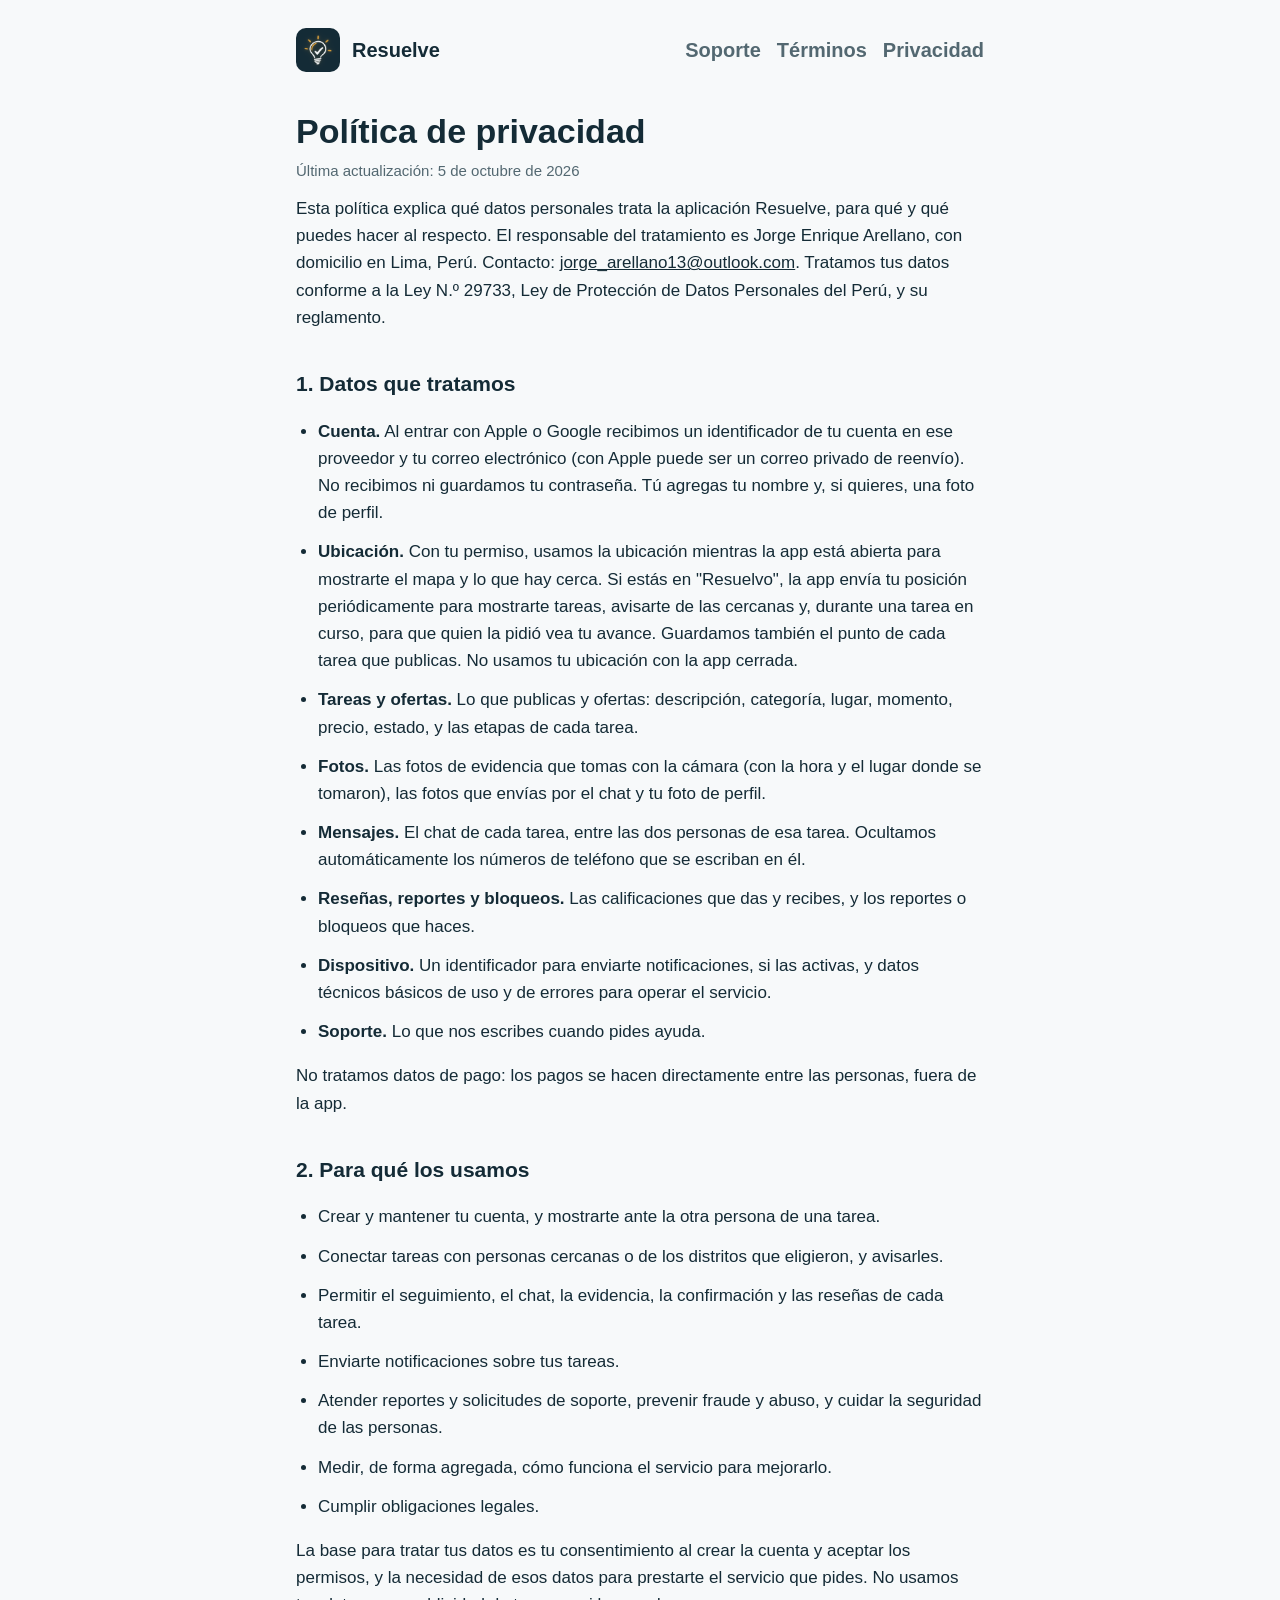
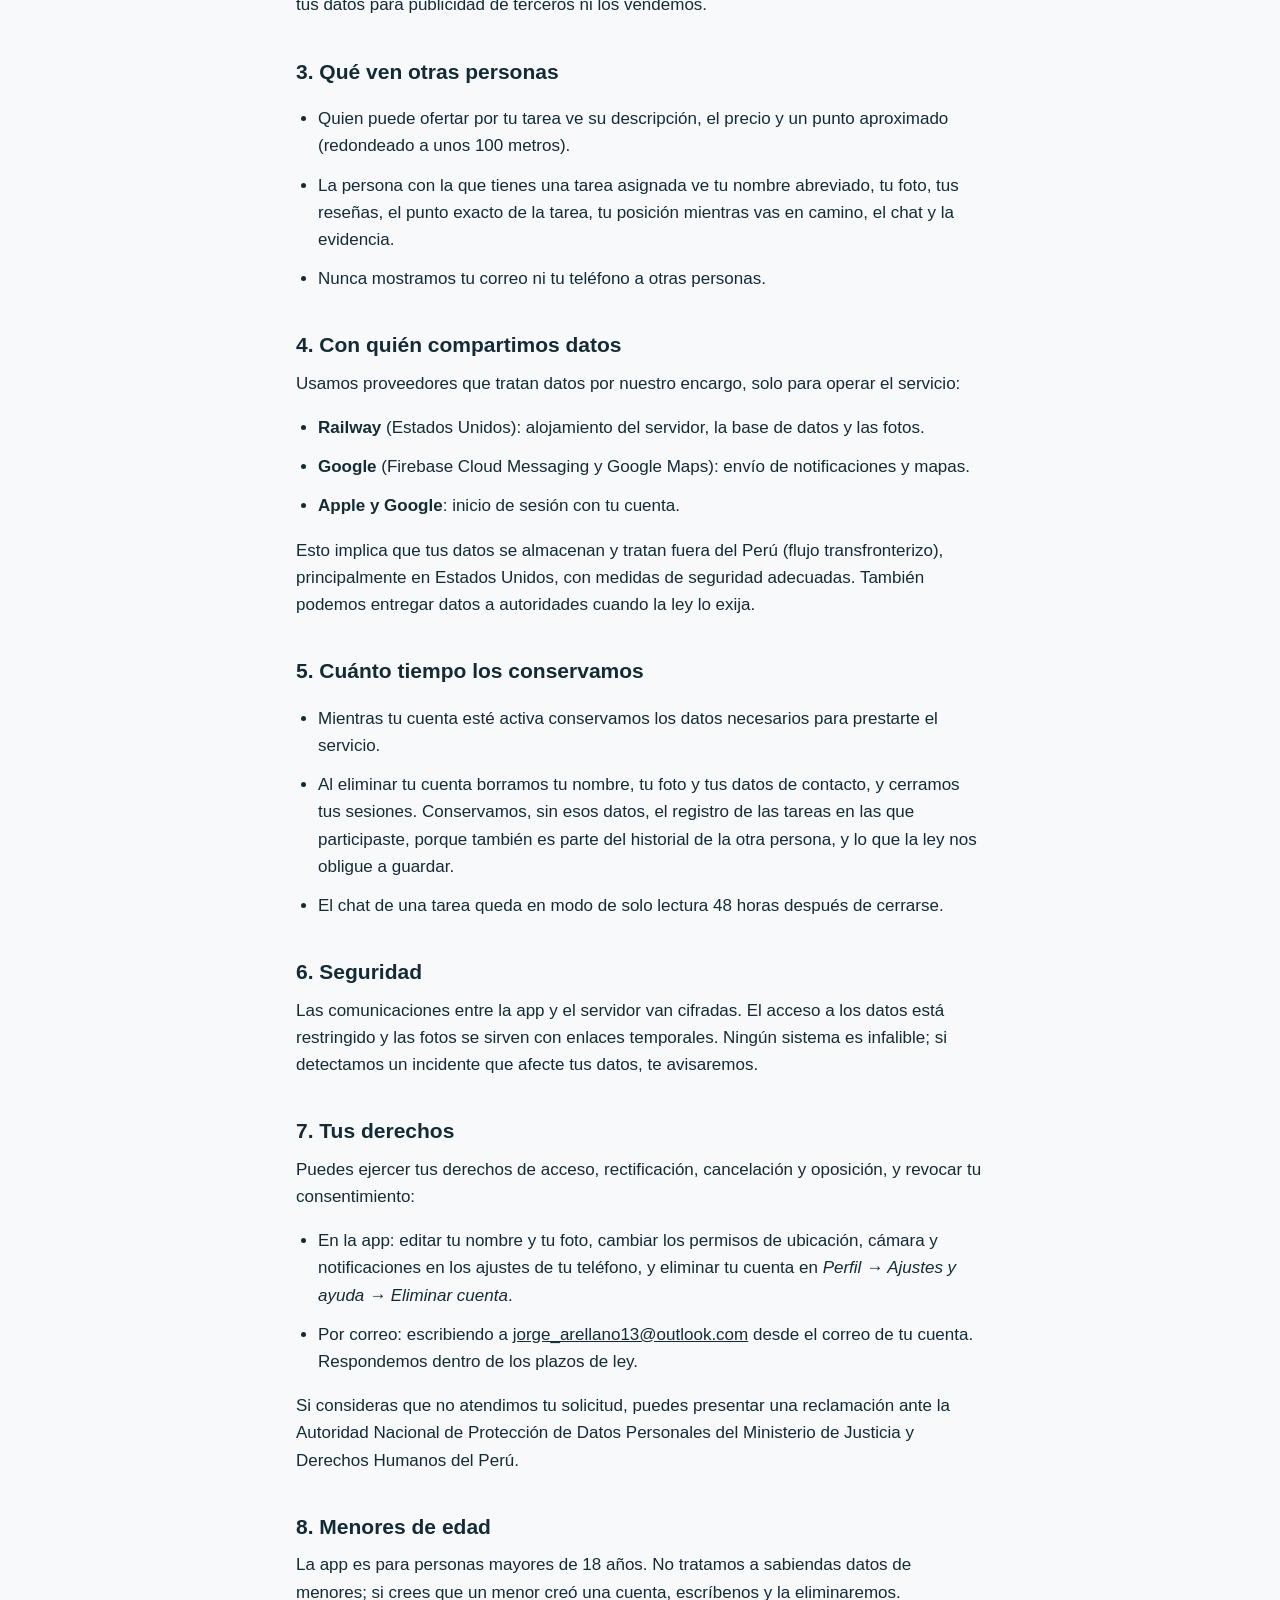
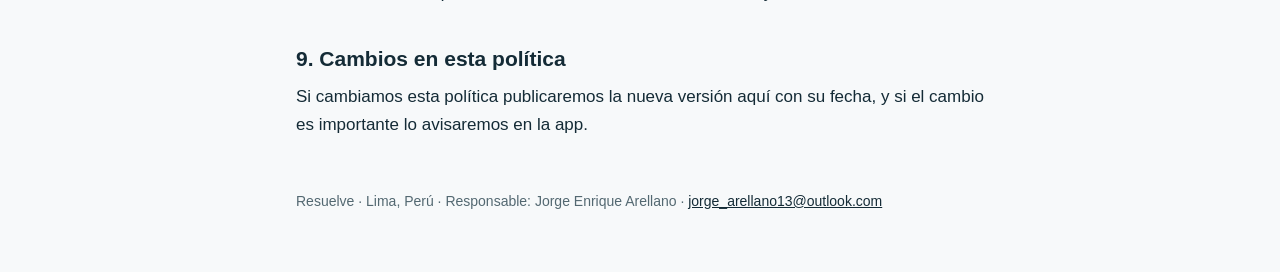
==== privacidad.html @ a946cb14 "Public pages of Resuelve: support, terms of use and privacy policy" ====
<!doctype html>
<html lang="es">
<head>
<meta charset="utf-8">
<meta name="viewport" content="width=device-width, initial-scale=1">
<title>Política de privacidad · Resuelve</title>
<meta name="description" content="Política de privacidad de la app Resuelve.">
<link rel="icon" href="assets/icon.png">
<link rel="stylesheet" href="assets/estilo.css">
</head>
<body>
<header>
  <img src="assets/icon.png" alt="">
  <a href="index.html">Resuelve</a>
  <nav>
    <a href="soporte.html">Soporte</a>
    <a href="terminos.html">Términos</a>
    <a href="privacidad.html">Privacidad</a>
  </nav>
</header>
<main>

<h1>Política de privacidad</h1>
<p class="fecha">Última actualización: 5 de octubre de 2026</p>
<p>Esta política explica qué datos personales trata la aplicación Resuelve, para qué y qué puedes hacer al respecto. El responsable del tratamiento es Jorge Enrique Arellano, con domicilio en Lima, Perú. Contacto: <a href="mailto:jorge_arellano13@outlook.com">jorge_arellano13@outlook.com</a>. Tratamos tus datos conforme a la Ley N.º 29733, Ley de Protección de Datos Personales del Perú, y su reglamento.</p>

<h2>1. Datos que tratamos</h2>
<ul>
  <li><strong>Cuenta.</strong> Al entrar con Apple o Google recibimos un identificador de tu cuenta en ese proveedor y tu correo electrónico (con Apple puede ser un correo privado de reenvío). No recibimos ni guardamos tu contraseña. Tú agregas tu nombre y, si quieres, una foto de perfil.</li>
  <li><strong>Ubicación.</strong> Con tu permiso, usamos la ubicación mientras la app está abierta para mostrarte el mapa y lo que hay cerca. Si estás en "Resuelvo", la app envía tu posición periódicamente para mostrarte tareas, avisarte de las cercanas y, durante una tarea en curso, para que quien la pidió vea tu avance. Guardamos también el punto de cada tarea que publicas. No usamos tu ubicación con la app cerrada.</li>
  <li><strong>Tareas y ofertas.</strong> Lo que publicas y ofertas: descripción, categoría, lugar, momento, precio, estado, y las etapas de cada tarea.</li>
  <li><strong>Fotos.</strong> Las fotos de evidencia que tomas con la cámara (con la hora y el lugar donde se tomaron), las fotos que envías por el chat y tu foto de perfil.</li>
  <li><strong>Mensajes.</strong> El chat de cada tarea, entre las dos personas de esa tarea. Ocultamos automáticamente los números de teléfono que se escriban en él.</li>
  <li><strong>Reseñas, reportes y bloqueos.</strong> Las calificaciones que das y recibes, y los reportes o bloqueos que haces.</li>
  <li><strong>Dispositivo.</strong> Un identificador para enviarte notificaciones, si las activas, y datos técnicos básicos de uso y de errores para operar el servicio.</li>
  <li><strong>Soporte.</strong> Lo que nos escribes cuando pides ayuda.</li>
</ul>
<p>No tratamos datos de pago: los pagos se hacen directamente entre las personas, fuera de la app.</p>

<h2>2. Para qué los usamos</h2>
<ul>
  <li>Crear y mantener tu cuenta, y mostrarte ante la otra persona de una tarea.</li>
  <li>Conectar tareas con personas cercanas o de los distritos que eligieron, y avisarles.</li>
  <li>Permitir el seguimiento, el chat, la evidencia, la confirmación y las reseñas de cada tarea.</li>
  <li>Enviarte notificaciones sobre tus tareas.</li>
  <li>Atender reportes y solicitudes de soporte, prevenir fraude y abuso, y cuidar la seguridad de las personas.</li>
  <li>Medir, de forma agregada, cómo funciona el servicio para mejorarlo.</li>
  <li>Cumplir obligaciones legales.</li>
</ul>
<p>La base para tratar tus datos es tu consentimiento al crear la cuenta y aceptar los permisos, y la necesidad de esos datos para prestarte el servicio que pides. No usamos tus datos para publicidad de terceros ni los vendemos.</p>

<h2>3. Qué ven otras personas</h2>
<ul>
  <li>Quien puede ofertar por tu tarea ve su descripción, el precio y un punto aproximado (redondeado a unos 100 metros).</li>
  <li>La persona con la que tienes una tarea asignada ve tu nombre abreviado, tu foto, tus reseñas, el punto exacto de la tarea, tu posición mientras vas en camino, el chat y la evidencia.</li>
  <li>Nunca mostramos tu correo ni tu teléfono a otras personas.</li>
</ul>

<h2>4. Con quién compartimos datos</h2>
<p>Usamos proveedores que tratan datos por nuestro encargo, solo para operar el servicio:</p>
<ul>
  <li><strong>Railway</strong> (Estados Unidos): alojamiento del servidor, la base de datos y las fotos.</li>
  <li><strong>Google</strong> (Firebase Cloud Messaging y Google Maps): envío de notificaciones y mapas.</li>
  <li><strong>Apple y Google</strong>: inicio de sesión con tu cuenta.</li>
</ul>
<p>Esto implica que tus datos se almacenan y tratan fuera del Perú (flujo transfronterizo), principalmente en Estados Unidos, con medidas de seguridad adecuadas. También podemos entregar datos a autoridades cuando la ley lo exija.</p>

<h2>5. Cuánto tiempo los conservamos</h2>
<ul>
  <li>Mientras tu cuenta esté activa conservamos los datos necesarios para prestarte el servicio.</li>
  <li>Al eliminar tu cuenta borramos tu nombre, tu foto y tus datos de contacto, y cerramos tus sesiones. Conservamos, sin esos datos, el registro de las tareas en las que participaste, porque también es parte del historial de la otra persona, y lo que la ley nos obligue a guardar.</li>
  <li>El chat de una tarea queda en modo de solo lectura 48 horas después de cerrarse.</li>
</ul>

<h2>6. Seguridad</h2>
<p>Las comunicaciones entre la app y el servidor van cifradas. El acceso a los datos está restringido y las fotos se sirven con enlaces temporales. Ningún sistema es infalible; si detectamos un incidente que afecte tus datos, te avisaremos.</p>

<h2>7. Tus derechos</h2>
<p>Puedes ejercer tus derechos de acceso, rectificación, cancelación y oposición, y revocar tu consentimiento:</p>
<ul>
  <li>En la app: editar tu nombre y tu foto, cambiar los permisos de ubicación, cámara y notificaciones en los ajustes de tu teléfono, y eliminar tu cuenta en <em>Perfil → Ajustes y ayuda → Eliminar cuenta</em>.</li>
  <li>Por correo: escribiendo a <a href="mailto:jorge_arellano13@outlook.com">jorge_arellano13@outlook.com</a> desde el correo de tu cuenta. Respondemos dentro de los plazos de ley.</li>
</ul>
<p>Si consideras que no atendimos tu solicitud, puedes presentar una reclamación ante la Autoridad Nacional de Protección de Datos Personales del Ministerio de Justicia y Derechos Humanos del Perú.</p>

<h2>8. Menores de edad</h2>
<p>La app es para personas mayores de 18 años. No tratamos a sabiendas datos de menores; si crees que un menor creó una cuenta, escríbenos y la eliminaremos.</p>

<h2>9. Cambios en esta política</h2>
<p>Si cambiamos esta política publicaremos la nueva versión aquí con su fecha, y si el cambio es importante lo avisaremos en la app.</p>

</main>
<footer>
  <p>Resuelve · Lima, Perú · Responsable: Jorge Enrique Arellano · <a href="mailto:jorge_arellano13@outlook.com">jorge_arellano13@outlook.com</a></p>
</footer>
</body>
</html>
---- assets/estilo.css ----
:root {
  --tinta: #142B36;
  --niebla: #F7F9FA;
  --pizarra: #536871;
  --linea: #DCE8EB;
  --senal: #D6F56B;
}
* { box-sizing: border-box; }
html { -webkit-text-size-adjust: 100%; }
body {
  margin: 0;
  background: var(--niebla);
  color: var(--tinta);
  font-family: -apple-system, BlinkMacSystemFont, "Segoe UI", Roboto, "Helvetica Neue", Arial, sans-serif;
  font-size: 17px;
  line-height: 1.6;
}
header, main, footer { max-width: 720px; margin: 0 auto; padding: 0 16px; }
header { display: flex; align-items: center; gap: 12px; padding-top: 28px; padding-bottom: 8px; }
header img { width: 44px; height: 44px; border-radius: 10px; }
header a { color: inherit; text-decoration: none; font-weight: 700; font-size: 20px; }
nav { margin-left: auto; display: flex; gap: 16px; flex-wrap: wrap; font-size: 15px; }
nav a { font-weight: 600; color: var(--pizarra); }
h1 { font-size: 34px; line-height: 1.15; margin: 32px 0 8px; }
h2 { font-size: 21px; margin: 36px 0 8px; }
p, li { margin: 0 0 12px; }
ul { padding-left: 22px; }
a { color: var(--tinta); }
.fecha { color: var(--pizarra); font-size: 15px; }
.tarjeta { background: #fff; border: 1px solid var(--linea); border-radius: 14px; padding: 18px 20px; margin: 16px 0; }
.boton { display: inline-block; background: var(--senal); color: var(--tinta); font-weight: 700; text-decoration: none; padding: 12px 18px; border-radius: 12px; }
footer { color: var(--pizarra); font-size: 14px; padding-top: 40px; padding-bottom: 48px; }
@media (prefers-color-scheme: dark) {
  body { background: #0F2029; color: #F7F9FA; }
  a, header a { color: #F7F9FA; }
  nav a, .fecha, footer { color: #A9B8BE; }
  .tarjeta { background: #142B36; border-color: #24404C; }
  .boton { color: #142B36; }
}
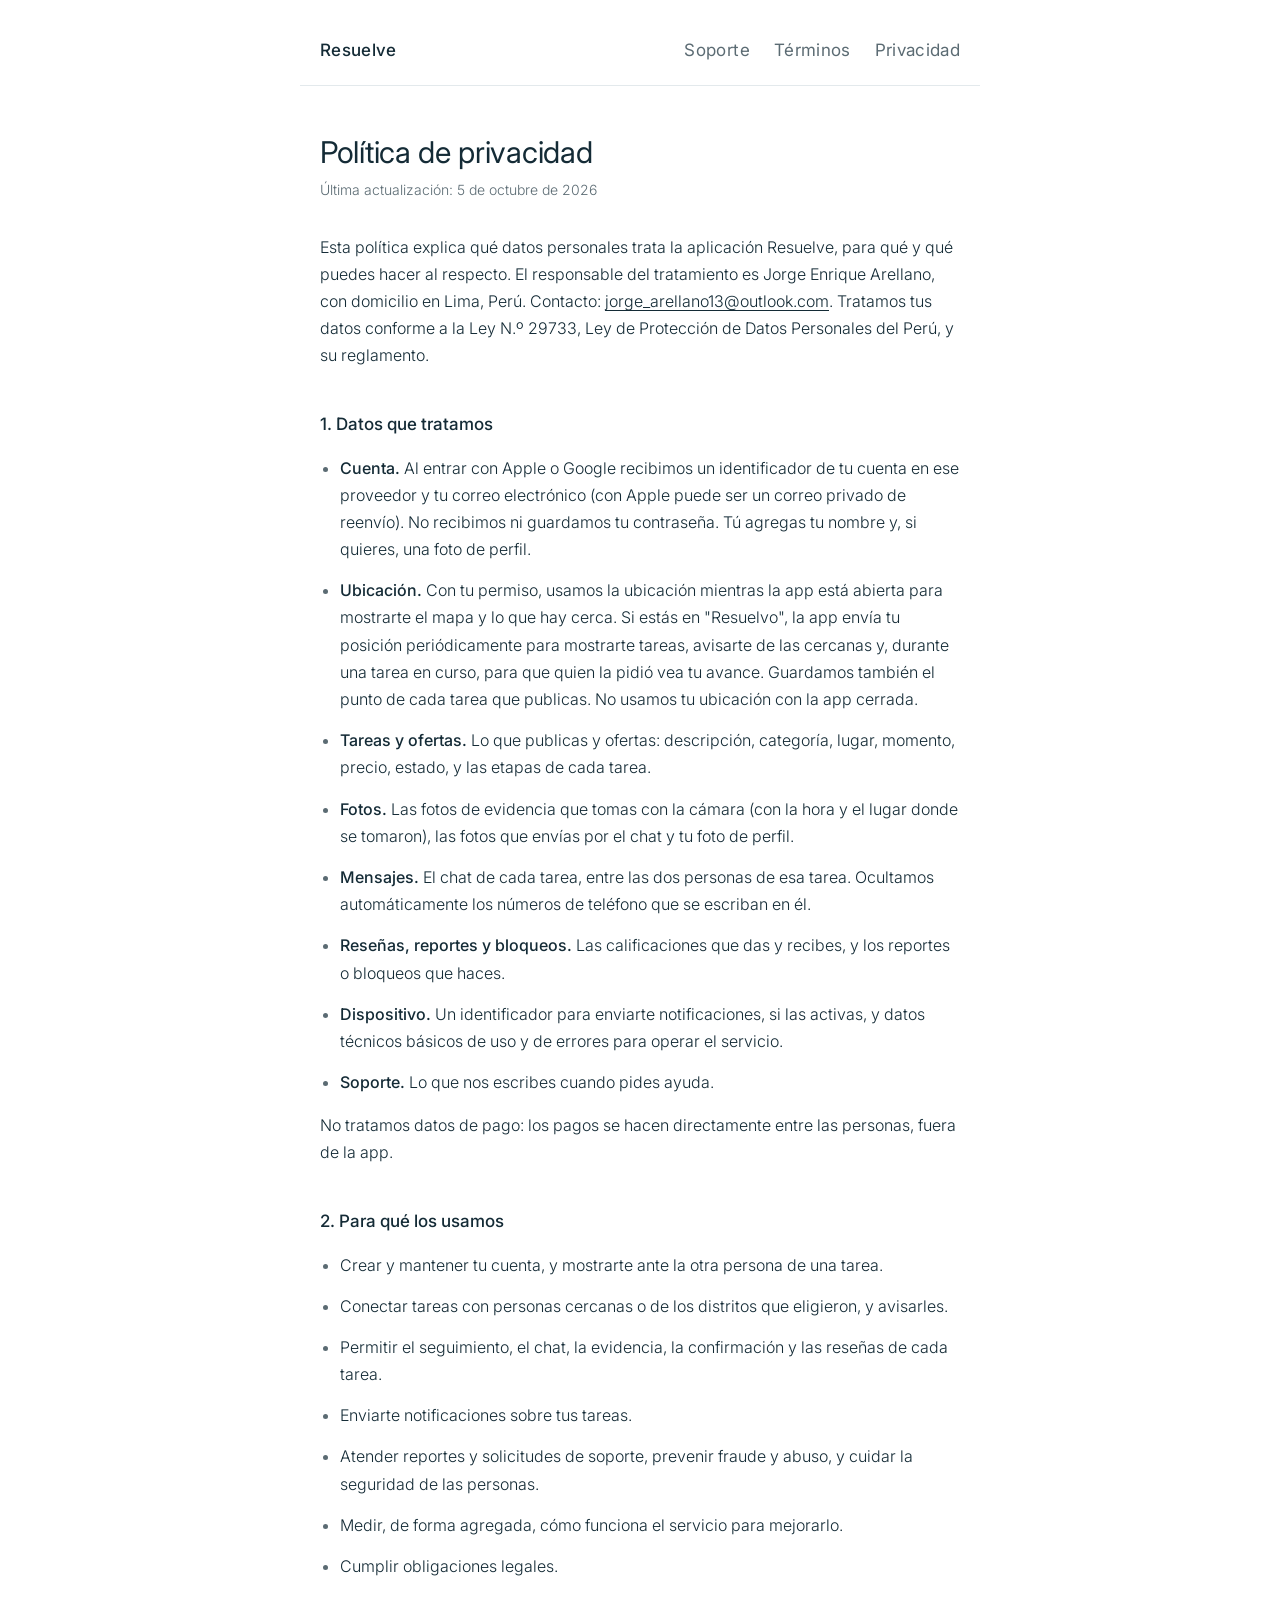
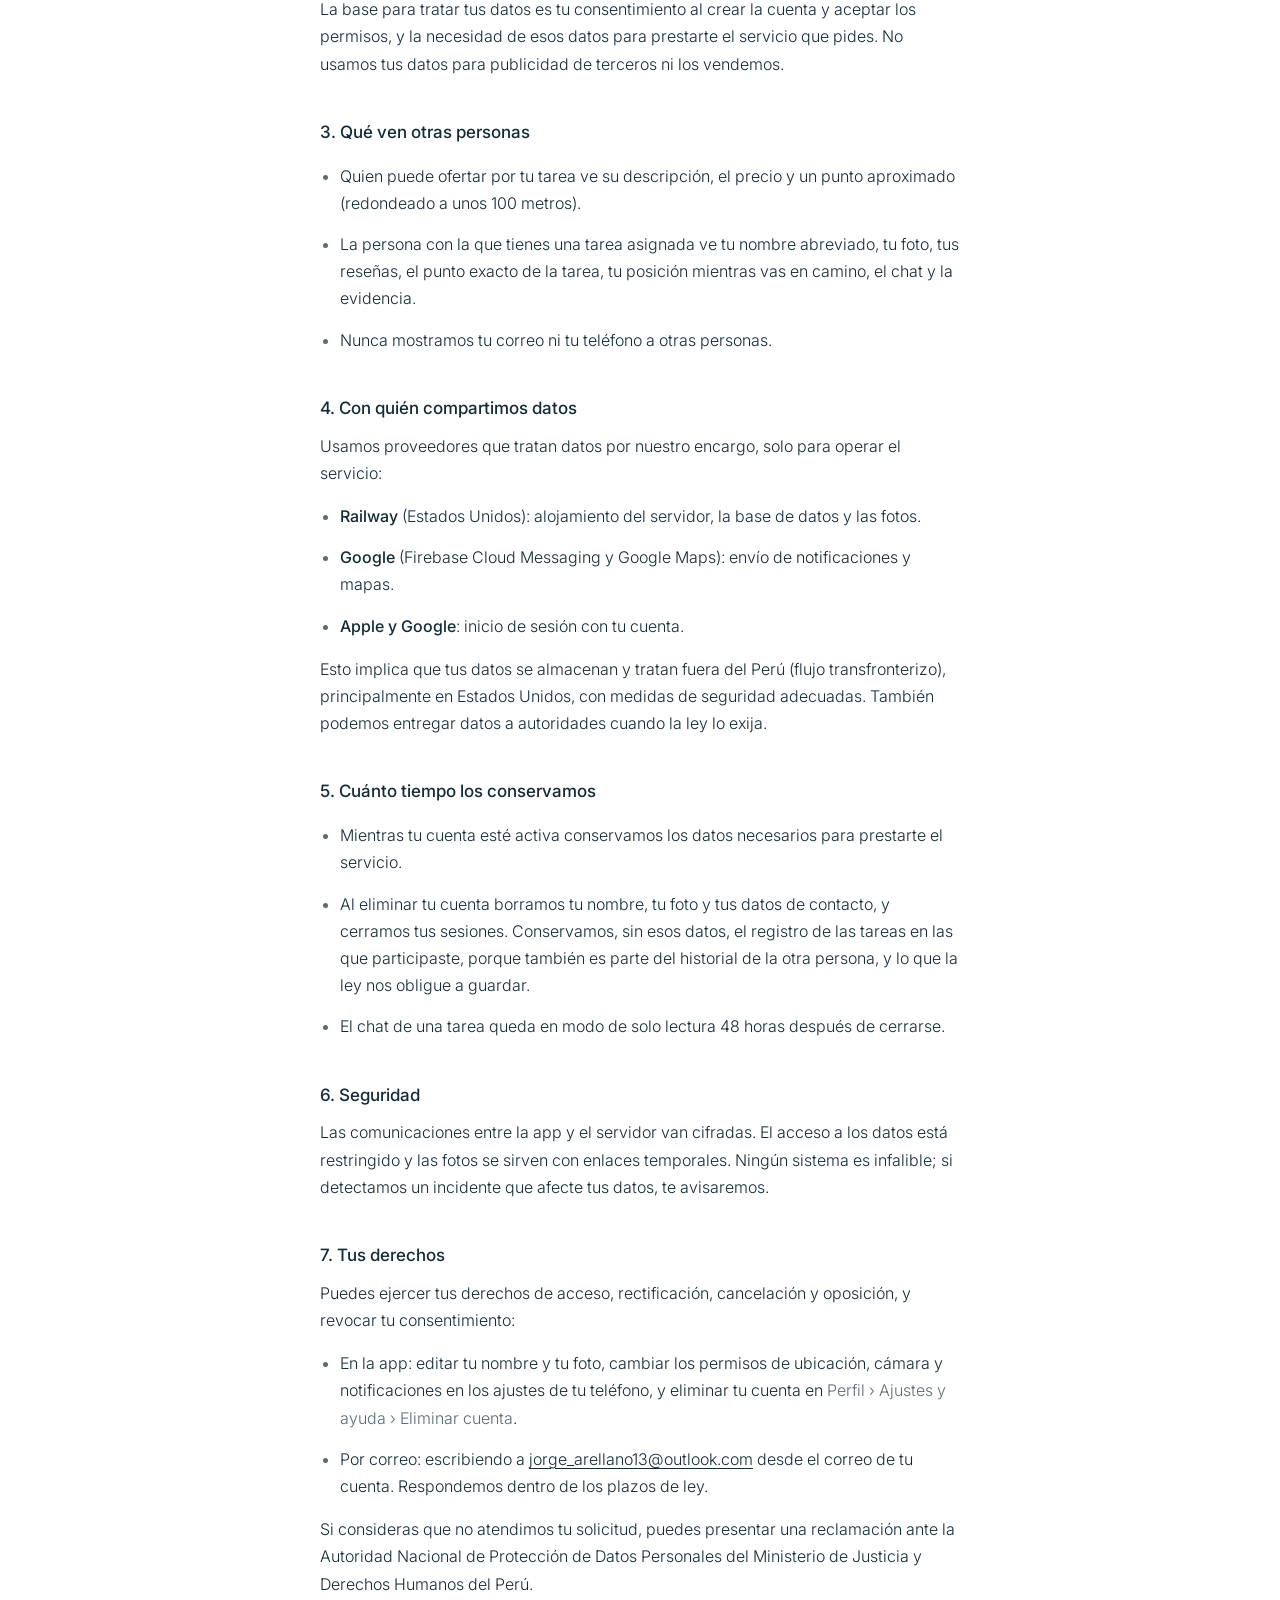
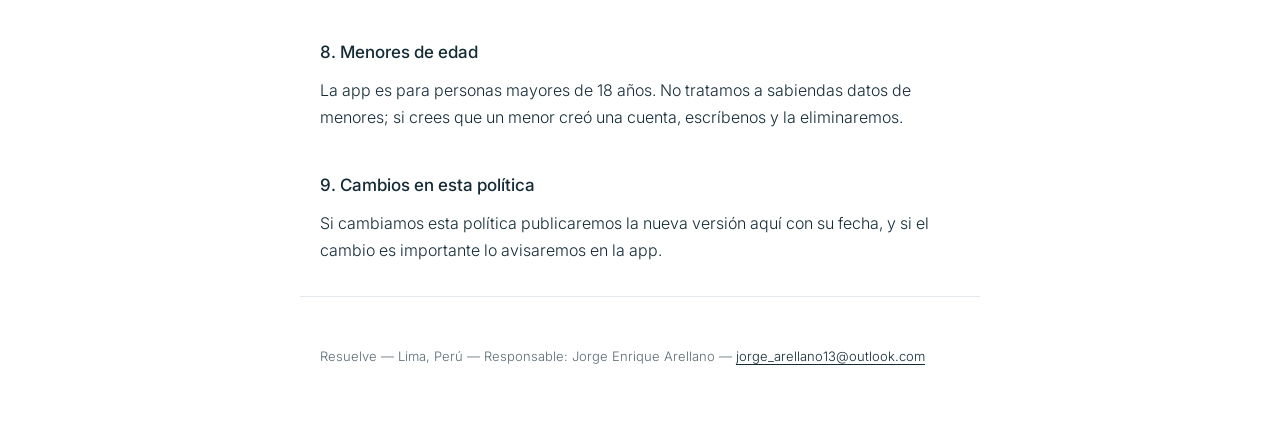
==== commit dd14880c: "A finer, more formal look for the pages" ====
--- a/privacidad.html
+++ b/privacidad.html
@@ -3,14 +3,16 @@
 <head>
 <meta charset="utf-8">
 <meta name="viewport" content="width=device-width, initial-scale=1">
-<title>Política de privacidad · Resuelve</title>
+<title>Política de privacidad — Resuelve</title>
 <meta name="description" content="Política de privacidad de la app Resuelve.">
 <link rel="icon" href="assets/icon.png">
+<link rel="preconnect" href="https://fonts.googleapis.com">
+<link rel="preconnect" href="https://fonts.gstatic.com" crossorigin>
+<link href="https://fonts.googleapis.com/css2?family=Inter:wght@300;400;500&display=swap" rel="stylesheet">
 <link rel="stylesheet" href="assets/estilo.css">
 </head>
 <body>
 <header>
-  <img src="assets/icon.png" alt="">
   <a href="index.html">Resuelve</a>
   <nav>
     <a href="soporte.html">Soporte</a>
@@ -78,7 +80,7 @@
 <h2>7. Tus derechos</h2>
 <p>Puedes ejercer tus derechos de acceso, rectificación, cancelación y oposición, y revocar tu consentimiento:</p>
 <ul>
-  <li>En la app: editar tu nombre y tu foto, cambiar los permisos de ubicación, cámara y notificaciones en los ajustes de tu teléfono, y eliminar tu cuenta en <em>Perfil → Ajustes y ayuda → Eliminar cuenta</em>.</li>
+  <li>En la app: editar tu nombre y tu foto, cambiar los permisos de ubicación, cámara y notificaciones en los ajustes de tu teléfono, y eliminar tu cuenta en <em>Perfil › Ajustes y ayuda › Eliminar cuenta</em>.</li>
   <li>Por correo: escribiendo a <a href="mailto:jorge_arellano13@outlook.com">jorge_arellano13@outlook.com</a> desde el correo de tu cuenta. Respondemos dentro de los plazos de ley.</li>
 </ul>
 <p>Si consideras que no atendimos tu solicitud, puedes presentar una reclamación ante la Autoridad Nacional de Protección de Datos Personales del Ministerio de Justicia y Derechos Humanos del Perú.</p>
@@ -91,7 +93,7 @@
 
 </main>
 <footer>
-  <p>Resuelve · Lima, Perú · Responsable: Jorge Enrique Arellano · <a href="mailto:jorge_arellano13@outlook.com">jorge_arellano13@outlook.com</a></p>
+  <p>Resuelve — Lima, Perú — Responsable: Jorge Enrique Arellano — <a href="mailto:jorge_arellano13@outlook.com">jorge_arellano13@outlook.com</a></p>
 </footer>
 </body>
 </html>
--- a/assets/estilo.css
+++ b/assets/estilo.css
@@ -1,39 +1,43 @@
 :root {
   --tinta: #142B36;
-  --niebla: #F7F9FA;
-  --pizarra: #536871;
-  --linea: #DCE8EB;
+  --fondo: #FFFFFF;
+  --pizarra: #5B6B73;
+  --linea: #E3E9EC;
   --senal: #D6F56B;
 }
 * { box-sizing: border-box; }
 html { -webkit-text-size-adjust: 100%; }
 body {
   margin: 0;
-  background: var(--niebla);
+  background: var(--fondo);
   color: var(--tinta);
-  font-family: -apple-system, BlinkMacSystemFont, "Segoe UI", Roboto, "Helvetica Neue", Arial, sans-serif;
-  font-size: 17px;
-  line-height: 1.6;
+  font-family: "Inter", -apple-system, BlinkMacSystemFont, "Segoe UI", Roboto, "Helvetica Neue", Arial, sans-serif;
+  font-weight: 300;
+  font-size: 16px;
+  line-height: 1.7;
+  -webkit-font-smoothing: antialiased;
 }
-header, main, footer { max-width: 720px; margin: 0 auto; padding: 0 16px; }
-header { display: flex; align-items: center; gap: 12px; padding-top: 28px; padding-bottom: 8px; }
-header img { width: 44px; height: 44px; border-radius: 10px; }
-header a { color: inherit; text-decoration: none; font-weight: 700; font-size: 20px; }
-nav { margin-left: auto; display: flex; gap: 16px; flex-wrap: wrap; font-size: 15px; }
-nav a { font-weight: 600; color: var(--pizarra); }
-h1 { font-size: 34px; line-height: 1.15; margin: 32px 0 8px; }
-h2 { font-size: 21px; margin: 36px 0 8px; }
-p, li { margin: 0 0 12px; }
-ul { padding-left: 22px; }
-a { color: var(--tinta); }
-.fecha { color: var(--pizarra); font-size: 15px; }
-.tarjeta { background: #fff; border: 1px solid var(--linea); border-radius: 14px; padding: 18px 20px; margin: 16px 0; }
-.boton { display: inline-block; background: var(--senal); color: var(--tinta); font-weight: 700; text-decoration: none; padding: 12px 18px; border-radius: 12px; }
-footer { color: var(--pizarra); font-size: 14px; padding-top: 40px; padding-bottom: 48px; }
+header, main, footer { max-width: 680px; margin: 0 auto; padding: 0 20px; }
+header { display: flex; align-items: baseline; gap: 12px; padding-top: 36px; padding-bottom: 20px; border-bottom: 1px solid var(--linea); }
+header a { color: inherit; text-decoration: none; font-weight: 500; font-size: 17px; letter-spacing: 0.02em; }
+nav { margin-left: auto; display: flex; gap: 24px; flex-wrap: wrap; font-size: 14px; }
+nav a { font-weight: 400; color: var(--pizarra); }
+h1 { font-size: 30px; font-weight: 400; letter-spacing: -0.01em; line-height: 1.2; margin: 48px 0 8px; }
+h2 { font-size: 17px; font-weight: 500; margin: 40px 0 10px; }
+p, li { margin: 0 0 14px; }
+ul { padding-left: 20px; }
+li::marker { color: var(--pizarra); }
+strong { font-weight: 500; }
+em { font-style: normal; color: var(--pizarra); }
+a { color: var(--tinta); text-decoration-thickness: 1px; text-underline-offset: 3px; }
+.fecha { color: var(--pizarra); font-size: 14px; margin-bottom: 32px; }
+.tarjeta { border: 1px solid var(--linea); border-radius: 8px; padding: 20px 24px; margin: 24px 0; }
+.boton { display: inline-block; background: var(--tinta); color: #fff; font-weight: 400; text-decoration: none; padding: 10px 18px; border-radius: 6px; font-size: 15px; }
+footer { color: var(--pizarra); font-size: 13px; padding-top: 48px; padding-bottom: 56px; margin-top: 32px; border-top: 1px solid var(--linea); }
 @media (prefers-color-scheme: dark) {
-  body { background: #0F2029; color: #F7F9FA; }
-  a, header a { color: #F7F9FA; }
-  nav a, .fecha, footer { color: #A9B8BE; }
-  .tarjeta { background: #142B36; border-color: #24404C; }
-  .boton { color: #142B36; }
+  body { background: #0F1C23; color: #EEF2F4; }
+  a, header a { color: #EEF2F4; }
+  nav a, .fecha, footer, em, li::marker { color: #A5B3B9; }
+  .tarjeta, header, footer { border-color: #243640; }
+  .boton { background: #EEF2F4; color: #0F1C23; }
 }
